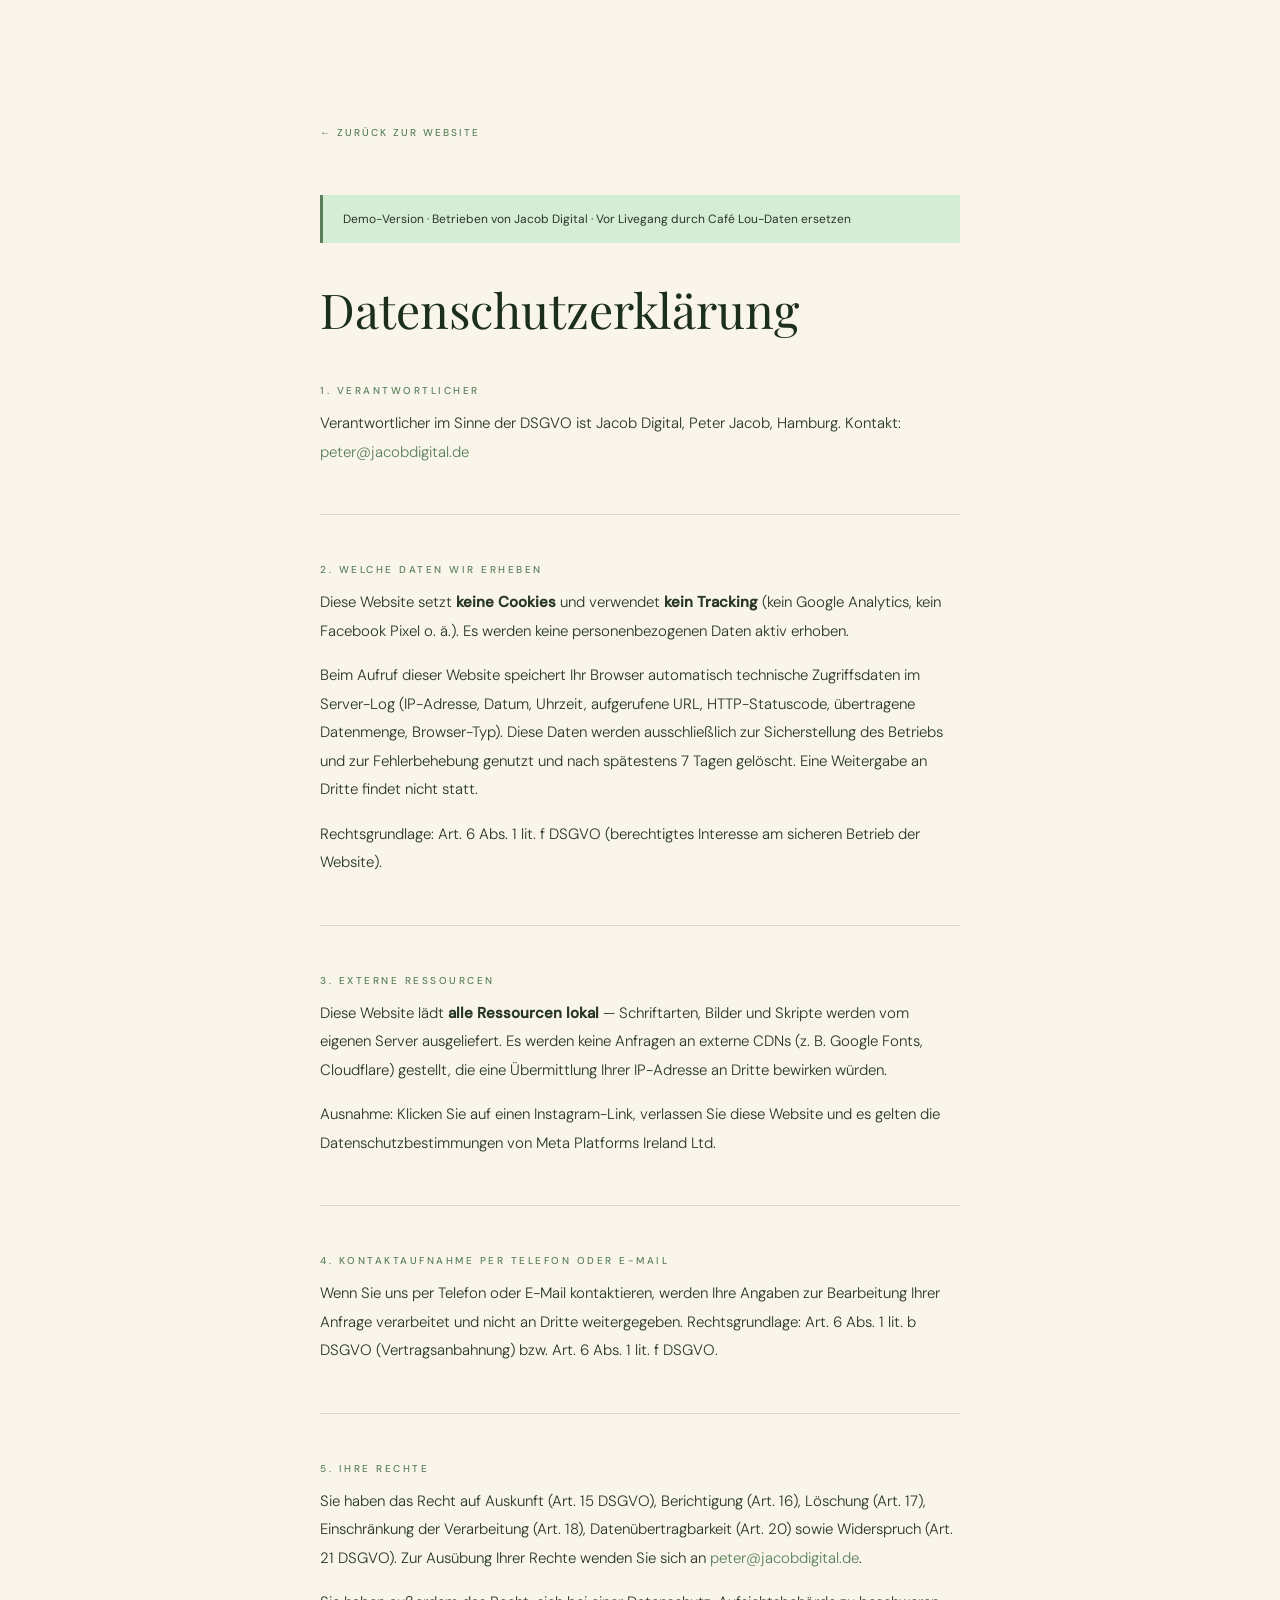
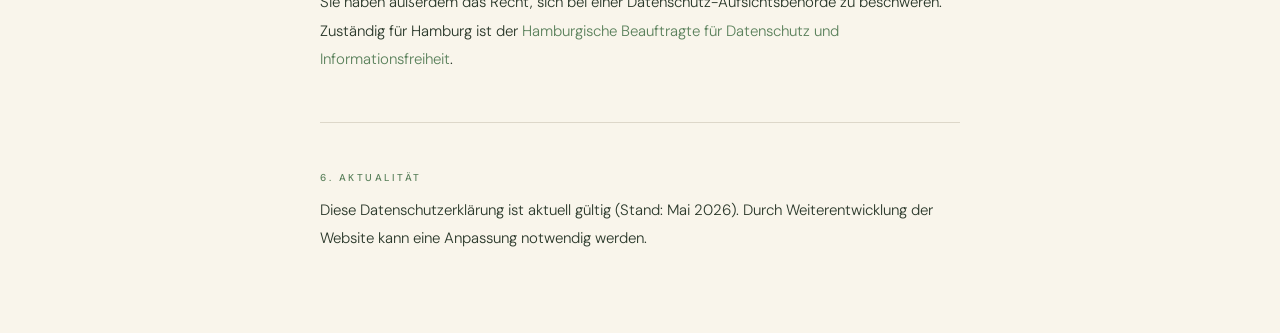
==== datenschutz.html @ 5197a9ad "Initial launch: Café Lou Hamburg website Single-page site for Café Lou, Hamburg-Meiendorf. Self-host" ====
<!DOCTYPE html>
<html lang="de">
<head>
  <meta charset="UTF-8" />
  <meta name="viewport" content="width=device-width, initial-scale=1.0" />
  <title>Datenschutzerklärung – Café Lou Hamburg</title>
  <meta name="robots" content="noindex, nofollow" />
  <link rel="icon" href="favicon.svg" type="image/svg+xml" />
  <style>
    @font-face {
      font-family: 'Playfair Display';
      src: url('fonts/playfair-normal-latin.woff2') format('woff2');
      font-weight: 400 700; font-style: normal; font-display: swap;
    }
    @font-face {
      font-family: 'DM Sans';
      src: url('fonts/dm-sans-latin.woff2') format('woff2');
      font-weight: 300 500; font-style: normal; font-display: swap;
    }
    :root {
      --cream: oklch(97% 0.014 88);
      --sage: oklch(56% 0.07 145);
      --sage-dark: oklch(38% 0.06 145);
      --espresso: oklch(28% 0.04 145);
      --charcoal: oklch(32% 0.03 145);
    }
    *, *::before, *::after { box-sizing: border-box; margin: 0; padding: 0; }
    body {
      font-family: 'DM Sans', sans-serif;
      background: var(--cream);
      color: var(--espresso);
      padding: 120px 60px 80px;
      max-width: 760px;
      margin: 0 auto;
    }
    .back {
      display: inline-flex;
      align-items: center;
      gap: 8px;
      font-size: 10px;
      font-weight: 500;
      letter-spacing: 0.2em;
      text-transform: uppercase;
      color: var(--sage);
      text-decoration: none;
      margin-bottom: 56px;
    }
    .back:hover { color: var(--sage-dark); }
    h1 {
      font-family: 'Playfair Display', serif;
      font-size: 48px;
      font-weight: 400;
      line-height: 1.1;
      margin-bottom: 48px;
    }
    h2 {
      font-family: 'DM Sans', sans-serif;
      font-size: 10px;
      font-weight: 500;
      letter-spacing: 0.25em;
      text-transform: uppercase;
      color: var(--sage);
      margin-top: 40px;
      margin-bottom: 12px;
    }
    p { font-size: 15px; font-weight: 300; line-height: 1.9; color: var(--charcoal); }
    p + p { margin-top: 16px; }
    a { color: var(--sage); text-decoration: none; }
    a:hover { color: var(--sage-dark); text-decoration: underline; }
    hr { border: none; border-top: 1px solid oklch(88% 0.020 88); margin: 48px 0; }
    .demo-note {
      background: oklch(92% 0.04 145);
      border-left: 3px solid var(--sage);
      padding: 14px 20px;
      font-size: 12px;
      color: var(--charcoal);
      margin-bottom: 40px;
      line-height: 1.7;
    }
  </style>
</head>
<body>

  <a href="index.html" class="back">← Zurück zur Website</a>

  <div class="demo-note">
    Demo-Version · Betrieben von Jacob Digital · Vor Livegang durch Café Lou-Daten ersetzen
  </div>

  <h1>Datenschutz&shy;erklärung</h1>

  <h2>1. Verantwortlicher</h2>
  <p>Verantwortlicher im Sinne der DSGVO ist Jacob Digital, Peter Jacob, Hamburg. Kontakt: <a href="mailto:peter@jacobdigital.de">peter@jacobdigital.de</a></p>

  <hr/>

  <h2>2. Welche Daten wir erheben</h2>
  <p>Diese Website setzt <strong>keine Cookies</strong> und verwendet <strong>kein Tracking</strong> (kein Google Analytics, kein Facebook Pixel o. ä.). Es werden keine personenbezogenen Daten aktiv erhoben.</p>
  <p>Beim Aufruf dieser Website speichert Ihr Browser automatisch technische Zugriffsdaten im Server-Log (IP-Adresse, Datum, Uhrzeit, aufgerufene URL, HTTP-Statuscode, übertragene Datenmenge, Browser-Typ). Diese Daten werden ausschließlich zur Sicherstellung des Betriebs und zur Fehlerbehebung genutzt und nach spätestens 7 Tagen gelöscht. Eine Weitergabe an Dritte findet nicht statt.</p>
  <p>Rechtsgrundlage: Art. 6 Abs. 1 lit. f DSGVO (berechtigtes Interesse am sicheren Betrieb der Website).</p>

  <hr/>

  <h2>3. Externe Ressourcen</h2>
  <p>Diese Website lädt <strong>alle Ressourcen lokal</strong> — Schriftarten, Bilder und Skripte werden vom eigenen Server ausgeliefert. Es werden keine Anfragen an externe CDNs (z. B. Google Fonts, Cloudflare) gestellt, die eine Übermittlung Ihrer IP-Adresse an Dritte bewirken würden.</p>
  <p>Ausnahme: Klicken Sie auf einen Instagram-Link, verlassen Sie diese Website und es gelten die Datenschutzbestimmungen von Meta Platforms Ireland Ltd.</p>

  <hr/>

  <h2>4. Kontaktaufnahme per Telefon oder E-Mail</h2>
  <p>Wenn Sie uns per Telefon oder E-Mail kontaktieren, werden Ihre Angaben zur Bearbeitung Ihrer Anfrage verarbeitet und nicht an Dritte weitergegeben. Rechtsgrundlage: Art. 6 Abs. 1 lit. b DSGVO (Vertragsanbahnung) bzw. Art. 6 Abs. 1 lit. f DSGVO.</p>

  <hr/>

  <h2>5. Ihre Rechte</h2>
  <p>Sie haben das Recht auf Auskunft (Art. 15 DSGVO), Berichtigung (Art. 16), Löschung (Art. 17), Einschränkung der Verarbeitung (Art. 18), Datenübertragbarkeit (Art. 20) sowie Widerspruch (Art. 21 DSGVO). Zur Ausübung Ihrer Rechte wenden Sie sich an <a href="mailto:peter@jacobdigital.de">peter@jacobdigital.de</a>.</p>
  <p>Sie haben außerdem das Recht, sich bei einer Datenschutz-Aufsichtsbehörde zu beschweren. Zuständig für Hamburg ist der <a href="https://datenschutz.hamburg.de" target="_blank" rel="noopener">Hamburgische Beauftragte für Datenschutz und Informationsfreiheit</a>.</p>

  <hr/>

  <h2>6. Aktualität</h2>
  <p>Diese Datenschutzerklärung ist aktuell gültig (Stand: Mai 2026). Durch Weiterentwicklung der Website kann eine Anpassung notwendig werden.</p>

</body>
</html>
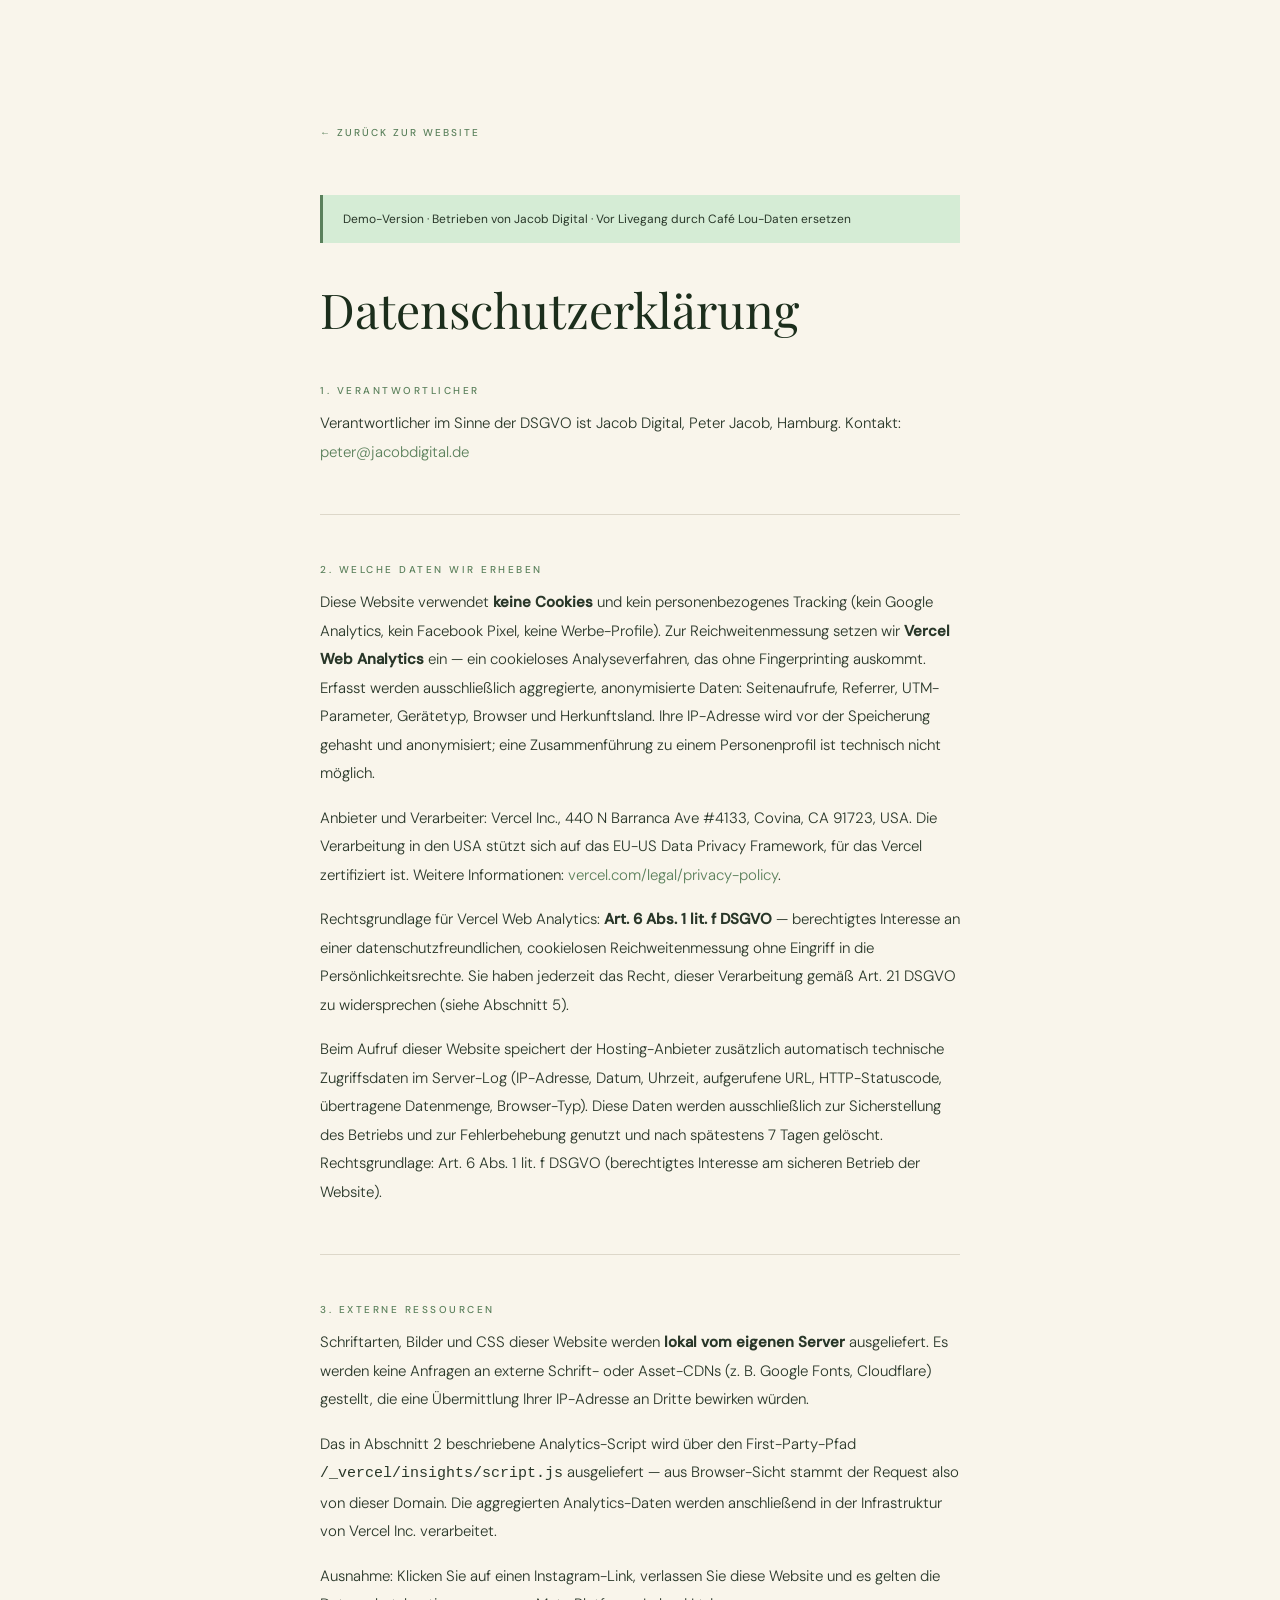
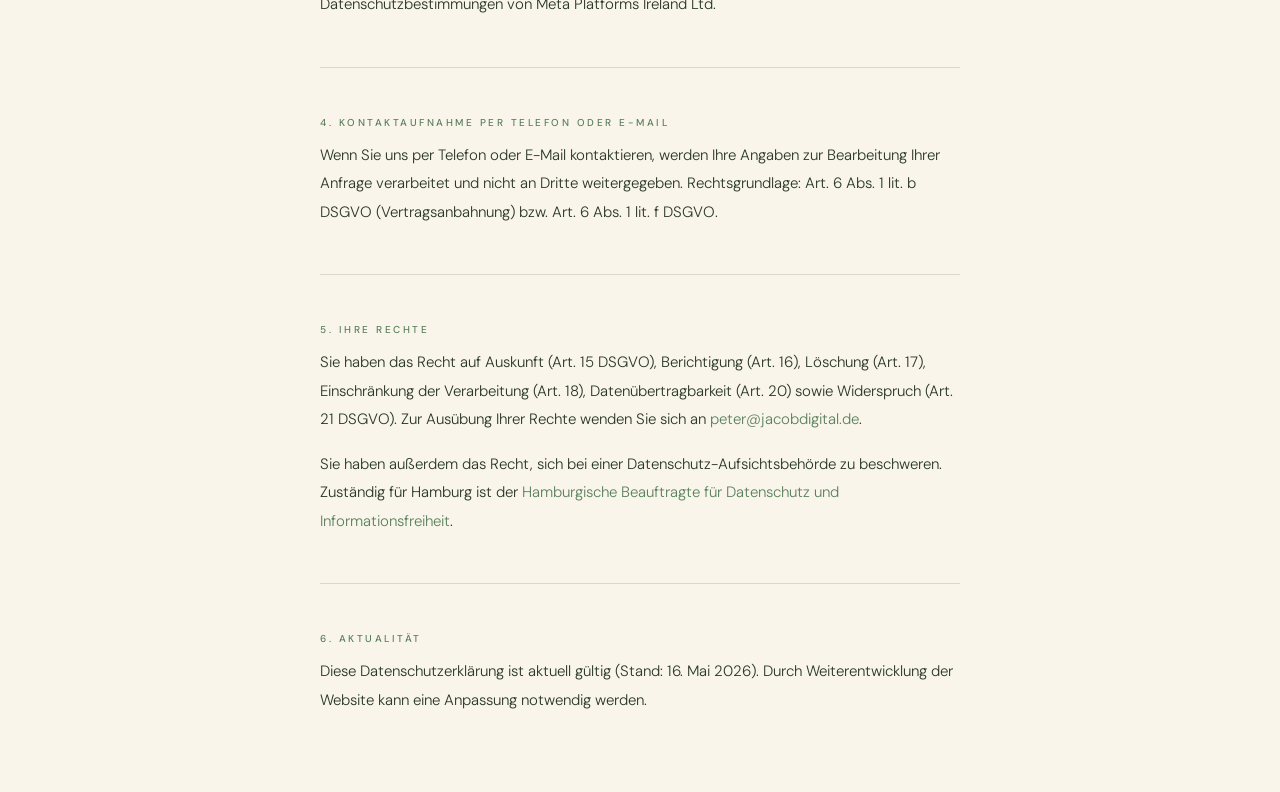
==== commit 9494d948: "feat: enable Vercel Web Analytics + DSGVO update - Add cookieless Vercel Analytics via first-party s" ====
--- a/datenschutz.html
+++ b/datenschutz.html
@@ -95,14 +95,16 @@
   <hr/>
 
   <h2>2. Welche Daten wir erheben</h2>
-  <p>Diese Website setzt <strong>keine Cookies</strong> und verwendet <strong>kein Tracking</strong> (kein Google Analytics, kein Facebook Pixel o. ä.). Es werden keine personenbezogenen Daten aktiv erhoben.</p>
-  <p>Beim Aufruf dieser Website speichert Ihr Browser automatisch technische Zugriffsdaten im Server-Log (IP-Adresse, Datum, Uhrzeit, aufgerufene URL, HTTP-Statuscode, übertragene Datenmenge, Browser-Typ). Diese Daten werden ausschließlich zur Sicherstellung des Betriebs und zur Fehlerbehebung genutzt und nach spätestens 7 Tagen gelöscht. Eine Weitergabe an Dritte findet nicht statt.</p>
-  <p>Rechtsgrundlage: Art. 6 Abs. 1 lit. f DSGVO (berechtigtes Interesse am sicheren Betrieb der Website).</p>
+  <p>Diese Website verwendet <strong>keine Cookies</strong> und kein personenbezogenes Tracking (kein Google Analytics, kein Facebook Pixel, keine Werbe-Profile). Zur Reichweitenmessung setzen wir <strong>Vercel Web Analytics</strong> ein — ein cookieloses Analyseverfahren, das ohne Fingerprinting auskommt. Erfasst werden ausschließlich aggregierte, anonymisierte Daten: Seitenaufrufe, Referrer, UTM-Parameter, Gerätetyp, Browser und Herkunftsland. Ihre IP-Adresse wird vor der Speicherung gehasht und anonymisiert; eine Zusammenführung zu einem Personenprofil ist technisch nicht möglich.</p>
+  <p>Anbieter und Verarbeiter: Vercel Inc., 440 N Barranca Ave #4133, Covina, CA 91723, USA. Die Verarbeitung in den USA stützt sich auf das EU-US Data Privacy Framework, für das Vercel zertifiziert ist. Weitere Informationen: <a href="https://vercel.com/legal/privacy-policy" target="_blank" rel="noopener">vercel.com/legal/privacy-policy</a>.</p>
+  <p>Rechtsgrundlage für Vercel Web Analytics: <strong>Art. 6 Abs. 1 lit. f DSGVO</strong> — berechtigtes Interesse an einer datenschutzfreundlichen, cookielosen Reichweitenmessung ohne Eingriff in die Persönlichkeitsrechte. Sie haben jederzeit das Recht, dieser Verarbeitung gemäß Art. 21 DSGVO zu widersprechen (siehe Abschnitt 5).</p>
+  <p>Beim Aufruf dieser Website speichert der Hosting-Anbieter zusätzlich automatisch technische Zugriffsdaten im Server-Log (IP-Adresse, Datum, Uhrzeit, aufgerufene URL, HTTP-Statuscode, übertragene Datenmenge, Browser-Typ). Diese Daten werden ausschließlich zur Sicherstellung des Betriebs und zur Fehlerbehebung genutzt und nach spätestens 7 Tagen gelöscht. Rechtsgrundlage: Art. 6 Abs. 1 lit. f DSGVO (berechtigtes Interesse am sicheren Betrieb der Website).</p>
 
   <hr/>
 
   <h2>3. Externe Ressourcen</h2>
-  <p>Diese Website lädt <strong>alle Ressourcen lokal</strong> — Schriftarten, Bilder und Skripte werden vom eigenen Server ausgeliefert. Es werden keine Anfragen an externe CDNs (z. B. Google Fonts, Cloudflare) gestellt, die eine Übermittlung Ihrer IP-Adresse an Dritte bewirken würden.</p>
+  <p>Schriftarten, Bilder und CSS dieser Website werden <strong>lokal vom eigenen Server</strong> ausgeliefert. Es werden keine Anfragen an externe Schrift- oder Asset-CDNs (z. B. Google Fonts, Cloudflare) gestellt, die eine Übermittlung Ihrer IP-Adresse an Dritte bewirken würden.</p>
+  <p>Das in Abschnitt 2 beschriebene Analytics-Script wird über den First-Party-Pfad <code>/_vercel/insights/script.js</code> ausgeliefert — aus Browser-Sicht stammt der Request also von dieser Domain. Die aggregierten Analytics-Daten werden anschließend in der Infrastruktur von Vercel Inc. verarbeitet.</p>
   <p>Ausnahme: Klicken Sie auf einen Instagram-Link, verlassen Sie diese Website und es gelten die Datenschutzbestimmungen von Meta Platforms Ireland Ltd.</p>
 
   <hr/>
@@ -119,7 +121,7 @@
   <hr/>
 
   <h2>6. Aktualität</h2>
-  <p>Diese Datenschutzerklärung ist aktuell gültig (Stand: Mai 2026). Durch Weiterentwicklung der Website kann eine Anpassung notwendig werden.</p>
+  <p>Diese Datenschutzerklärung ist aktuell gültig (Stand: 16. Mai 2026). Durch Weiterentwicklung der Website kann eine Anpassung notwendig werden.</p>
 
 </body>
 </html>
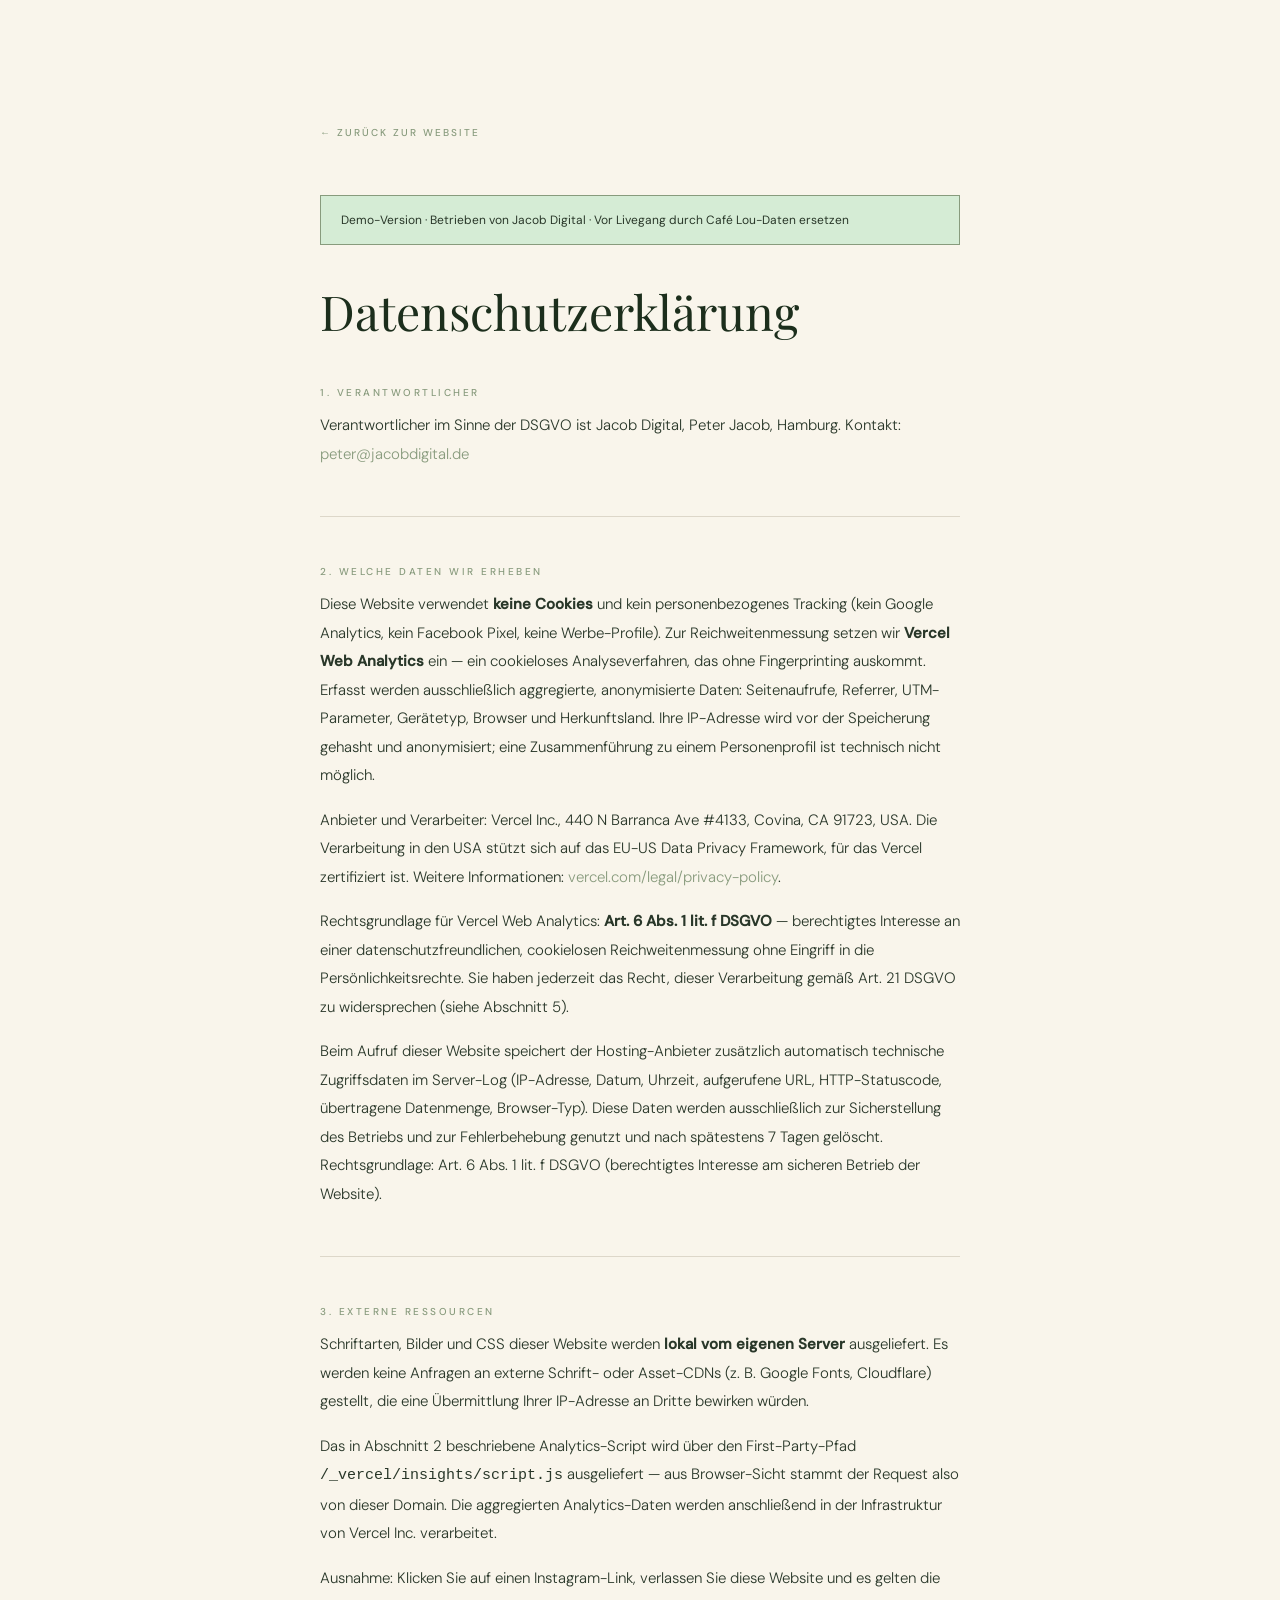
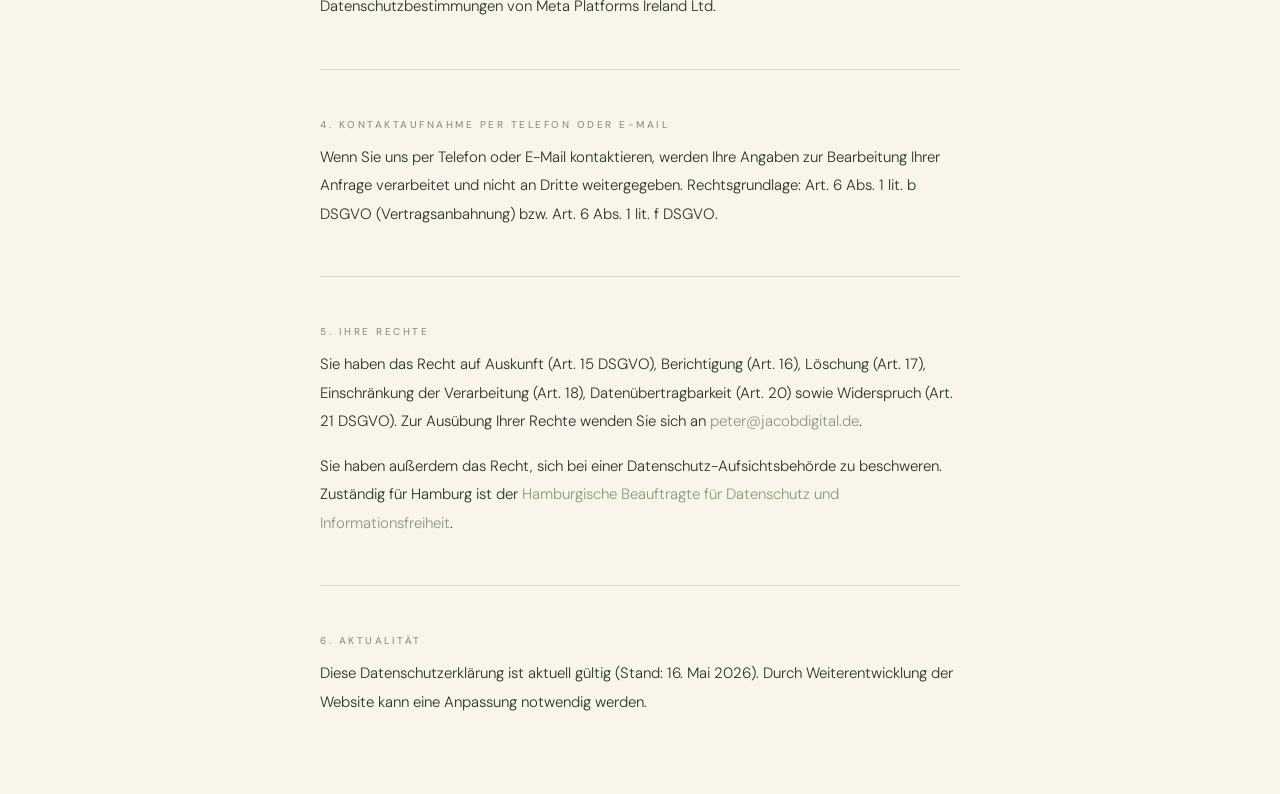
==== commit e44d456a: "fix: a11y, token system, and CSS anti-patterns across all pages - Accessibility: menu cards use <h3>" ====
--- a/datenschutz.html
+++ b/datenschutz.html
@@ -19,7 +19,7 @@
     }
     :root {
       --cream: oklch(97% 0.014 88);
-      --sage: oklch(56% 0.07 145);
+      --sage: #889B7D;
       --sage-dark: oklch(38% 0.06 145);
       --espresso: oklch(28% 0.04 145);
       --charcoal: oklch(32% 0.03 145);
@@ -70,7 +70,7 @@
     hr { border: none; border-top: 1px solid oklch(88% 0.020 88); margin: 48px 0; }
     .demo-note {
       background: oklch(92% 0.04 145);
-      border-left: 3px solid var(--sage);
+      border: 1px solid var(--sage);
       padding: 14px 20px;
       font-size: 12px;
       color: var(--charcoal);
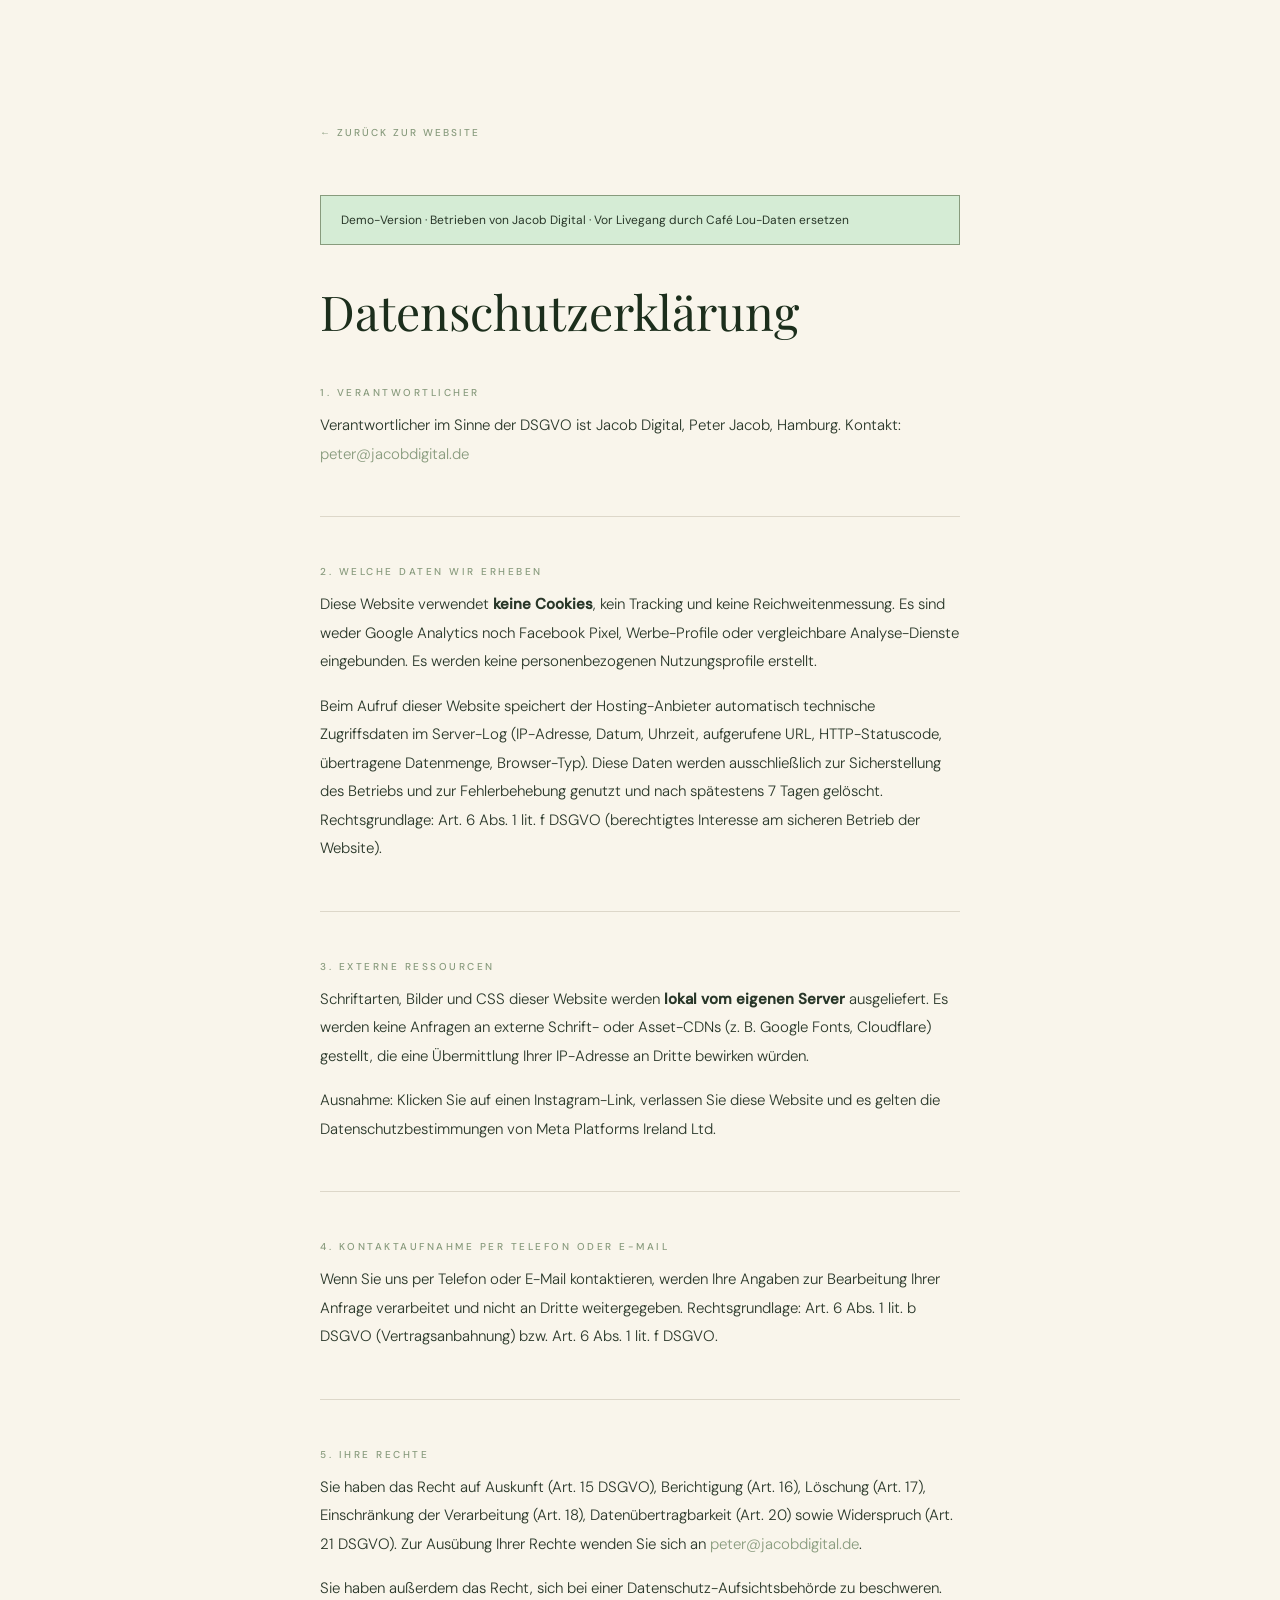
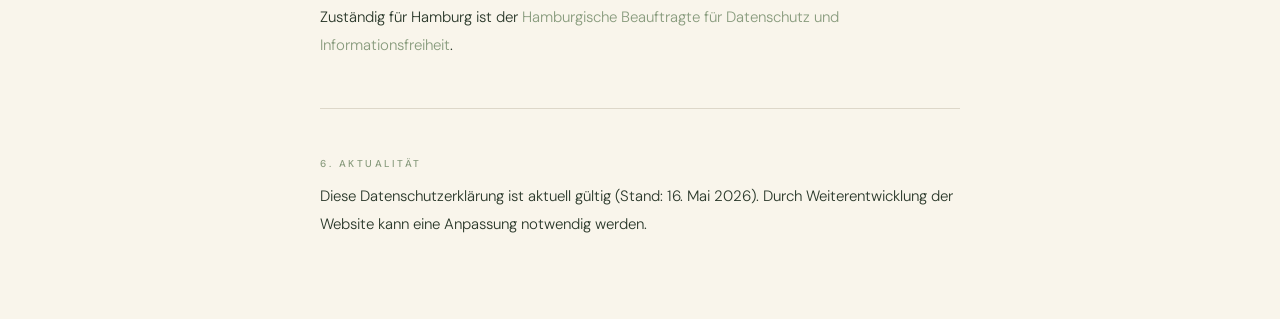
==== commit e66bf867: "fix: Speisekarte mit echter Karte abgleichen, Analytics entfernen Speisekarte ----------- Grid und D" ====
--- a/datenschutz.html
+++ b/datenschutz.html
@@ -95,16 +95,13 @@
   <hr/>
 
   <h2>2. Welche Daten wir erheben</h2>
-  <p>Diese Website verwendet <strong>keine Cookies</strong> und kein personenbezogenes Tracking (kein Google Analytics, kein Facebook Pixel, keine Werbe-Profile). Zur Reichweitenmessung setzen wir <strong>Vercel Web Analytics</strong> ein — ein cookieloses Analyseverfahren, das ohne Fingerprinting auskommt. Erfasst werden ausschließlich aggregierte, anonymisierte Daten: Seitenaufrufe, Referrer, UTM-Parameter, Gerätetyp, Browser und Herkunftsland. Ihre IP-Adresse wird vor der Speicherung gehasht und anonymisiert; eine Zusammenführung zu einem Personenprofil ist technisch nicht möglich.</p>
-  <p>Anbieter und Verarbeiter: Vercel Inc., 440 N Barranca Ave #4133, Covina, CA 91723, USA. Die Verarbeitung in den USA stützt sich auf das EU-US Data Privacy Framework, für das Vercel zertifiziert ist. Weitere Informationen: <a href="https://vercel.com/legal/privacy-policy" target="_blank" rel="noopener">vercel.com/legal/privacy-policy</a>.</p>
-  <p>Rechtsgrundlage für Vercel Web Analytics: <strong>Art. 6 Abs. 1 lit. f DSGVO</strong> — berechtigtes Interesse an einer datenschutzfreundlichen, cookielosen Reichweitenmessung ohne Eingriff in die Persönlichkeitsrechte. Sie haben jederzeit das Recht, dieser Verarbeitung gemäß Art. 21 DSGVO zu widersprechen (siehe Abschnitt 5).</p>
-  <p>Beim Aufruf dieser Website speichert der Hosting-Anbieter zusätzlich automatisch technische Zugriffsdaten im Server-Log (IP-Adresse, Datum, Uhrzeit, aufgerufene URL, HTTP-Statuscode, übertragene Datenmenge, Browser-Typ). Diese Daten werden ausschließlich zur Sicherstellung des Betriebs und zur Fehlerbehebung genutzt und nach spätestens 7 Tagen gelöscht. Rechtsgrundlage: Art. 6 Abs. 1 lit. f DSGVO (berechtigtes Interesse am sicheren Betrieb der Website).</p>
+  <p>Diese Website verwendet <strong>keine Cookies</strong>, kein Tracking und keine Reichweitenmessung. Es sind weder Google Analytics noch Facebook Pixel, Werbe-Profile oder vergleichbare Analyse-Dienste eingebunden. Es werden keine personenbezogenen Nutzungsprofile erstellt.</p>
+  <p>Beim Aufruf dieser Website speichert der Hosting-Anbieter automatisch technische Zugriffsdaten im Server-Log (IP-Adresse, Datum, Uhrzeit, aufgerufene URL, HTTP-Statuscode, übertragene Datenmenge, Browser-Typ). Diese Daten werden ausschließlich zur Sicherstellung des Betriebs und zur Fehlerbehebung genutzt und nach spätestens 7 Tagen gelöscht. Rechtsgrundlage: Art. 6 Abs. 1 lit. f DSGVO (berechtigtes Interesse am sicheren Betrieb der Website).</p>
 
   <hr/>
 
   <h2>3. Externe Ressourcen</h2>
   <p>Schriftarten, Bilder und CSS dieser Website werden <strong>lokal vom eigenen Server</strong> ausgeliefert. Es werden keine Anfragen an externe Schrift- oder Asset-CDNs (z. B. Google Fonts, Cloudflare) gestellt, die eine Übermittlung Ihrer IP-Adresse an Dritte bewirken würden.</p>
-  <p>Das in Abschnitt 2 beschriebene Analytics-Script wird über den First-Party-Pfad <code>/_vercel/insights/script.js</code> ausgeliefert — aus Browser-Sicht stammt der Request also von dieser Domain. Die aggregierten Analytics-Daten werden anschließend in der Infrastruktur von Vercel Inc. verarbeitet.</p>
   <p>Ausnahme: Klicken Sie auf einen Instagram-Link, verlassen Sie diese Website und es gelten die Datenschutzbestimmungen von Meta Platforms Ireland Ltd.</p>
 
   <hr/>
